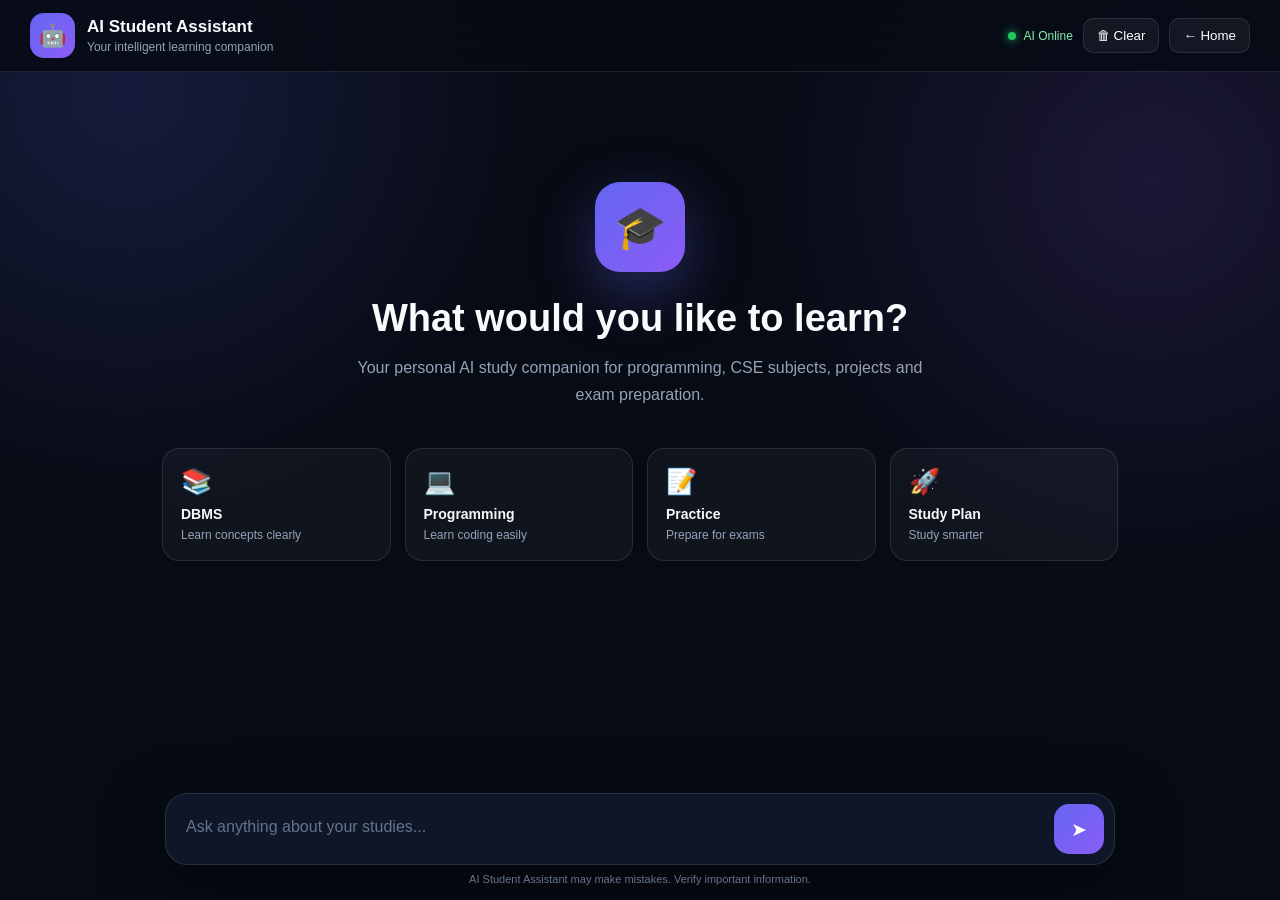
==== templates/chat.html @ 6ed87bfd "Initial commit - AI Student Assistant" ====
<!DOCTYPE html>
<html lang="en">

<head>
    <meta charset="UTF-8">

    <meta name="viewport" content="width=device-width, initial-scale=1.0">

    <title>AI Student Assistant</title>

    <style>

        * {
            margin: 0;
            padding: 0;
            box-sizing: border-box;
        }


        :root {
            --bg: #070b14;
            --panel: #101827;
            --border: rgba(255, 255, 255, 0.10);
            --text: #f8fafc;
            --muted: #94a3b8;
            --primary: #6366f1;
            --secondary: #8b5cf6;
            --green: #22c55e;
        }


        body {
            font-family:
                -apple-system,
                BlinkMacSystemFont,
                "Segoe UI",
                Arial,
                sans-serif;

            background:
                radial-gradient(
                    circle at 10% 10%,
                    rgba(99, 102, 241, 0.18),
                    transparent 30%
                ),
                radial-gradient(
                    circle at 90% 20%,
                    rgba(139, 92, 246, 0.15),
                    transparent 30%
                ),
                var(--bg);

            color: var(--text);

            min-height: 100vh;
        }


        /* ================= HEADER ================= */

        .header {
            height: 72px;

            padding: 0 30px;

            display: flex;

            justify-content: space-between;

            align-items: center;

            position: sticky;

            top: 0;

            z-index: 100;

            background: rgba(7, 11, 20, 0.85);

            backdrop-filter: blur(20px);

            border-bottom:
                1px solid var(--border);
        }


        .brand {
            display: flex;

            align-items: center;

            gap: 12px;
        }


        .logo {
            width: 45px;
            height: 45px;

            display: flex;

            justify-content: center;
            align-items: center;

            font-size: 22px;

            border-radius: 14px;

            background:
                linear-gradient(
                    135deg,
                    var(--primary),
                    var(--secondary)
                );
        }


        .brand h1 {
            font-size: 17px;
        }


        .brand p {
            font-size: 12px;

            color: var(--muted);

            margin-top: 3px;
        }


        .header-right {
            display: flex;

            align-items: center;

            gap: 10px;
        }


        .online {
            display: flex;

            align-items: center;

            gap: 7px;

            color: #86efac;

            font-size: 12px;
        }


        .dot {
            width: 8px;
            height: 8px;

            border-radius: 50%;

            background: var(--green);

            box-shadow:
                0 0 10px var(--green);
        }


        .header button {
            border: 1px solid var(--border);

            background:
                rgba(255, 255, 255, 0.05);

            color: white;

            padding: 9px 13px;

            border-radius: 10px;

            cursor: pointer;
        }


        .header button:hover {
            background:
                rgba(255, 255, 255, 0.12);
        }


        /* ================= CHAT ================= */

        .chat-container {
            width: 100%;

            max-width: 1000px;

            margin: auto;

            padding:
                40px 22px 180px;
        }


        #messages {
            display: flex;

            flex-direction: column;

            gap: 28px;
        }


        /* ================= WELCOME ================= */

        .welcome {
            text-align: center;

            padding-top: 70px;
        }


        .welcome-logo {
            width: 90px;
            height: 90px;

            margin:
                0 auto 25px;

            display: flex;

            align-items: center;
            justify-content: center;

            font-size: 42px;

            border-radius: 25px;

            background:
                linear-gradient(
                    135deg,
                    var(--primary),
                    var(--secondary)
                );

            box-shadow:
                0 20px 60px
                rgba(99, 102, 241, 0.35);
        }


        .welcome h2 {
            font-size: 38px;

            margin-bottom: 14px;
        }


        .welcome p {
            max-width: 600px;

            margin: auto;

            color: var(--muted);

            line-height: 1.7;
        }


        /* ================= SUGGESTIONS ================= */

        .suggestions {
            display: grid;

            grid-template-columns:
                repeat(4, 1fr);

            gap: 14px;

            margin-top: 40px;
        }


        .suggestion {
            padding: 18px;

            text-align: left;

            border-radius: 17px;

            cursor: pointer;

            background:
                rgba(255, 255, 255, 0.04);

            border:
                1px solid var(--border);

            transition: 0.25s;
        }


        .suggestion:hover {
            transform:
                translateY(-5px);

            background:
                rgba(99, 102, 241, 0.10);

            border-color:
                rgba(129, 140, 248, 0.5);
        }


        .suggestion-icon {
            font-size: 25px;

            margin-bottom: 10px;
        }


        .suggestion-title {
            font-weight: 700;

            font-size: 14px;

            margin-bottom: 6px;
        }


        .suggestion-text {
            color: var(--muted);

            font-size: 12px;
        }


        /* ================= MESSAGES ================= */

        .message {
            display: flex;

            gap: 13px;

            max-width: 850px;

            animation:
                fadeIn 0.3s ease;
        }


        .message.user {
            align-self: flex-end;

            flex-direction: row-reverse;
        }


        @keyframes fadeIn {

            from {
                opacity: 0;

                transform:
                    translateY(10px);
            }

            to {
                opacity: 1;

                transform:
                    translateY(0);
            }

        }


        .avatar {
            width: 42px;
            height: 42px;

            min-width: 42px;

            display: flex;

            justify-content: center;
            align-items: center;

            border-radius: 13px;

            font-size: 19px;
        }


        .assistant .avatar {
            background:
                linear-gradient(
                    135deg,
                    var(--primary),
                    var(--secondary)
                );
        }


        .user .avatar {
            background:
                linear-gradient(
                    135deg,
                    #0284c7,
                    #2563eb
                );
        }


        .message-content {
            max-width: 700px;
        }


        .message-name {
            font-size: 12px;

            color: var(--muted);

            font-weight: 700;

            margin-bottom: 6px;
        }


        .message-text {
            white-space: pre-wrap;

            word-break: break-word;

            line-height: 1.7;

            font-size: 16px;
        }


        .user .message-text {
            padding: 14px 18px;

            border-radius:
                18px 18px 4px 18px;

            background:
                linear-gradient(
                    135deg,
                    rgba(37, 99, 235, 0.5),
                    rgba(99, 102, 241, 0.35)
                );

            border:
                1px solid var(--border);
        }


        /* ================= TYPING ================= */

        .typing {
            display: flex;

            gap: 6px;

            padding-top: 8px;
        }


        .typing span {
            width: 8px;
            height: 8px;

            border-radius: 50%;

            background: var(--muted);

            animation:
                bounce 1.2s infinite;
        }


        .typing span:nth-child(2) {
            animation-delay: 0.15s;
        }


        .typing span:nth-child(3) {
            animation-delay: 0.3s;
        }


        @keyframes bounce {

            0%, 60%, 100% {
                transform:
                    translateY(0);
            }

            30% {
                transform:
                    translateY(-7px);
            }

        }


        /* ================= INPUT ================= */

        .input-area {
            position: fixed;

            bottom: 0;

            left: 50%;

            transform:
                translateX(-50%);

            width:
                min(
                    950px,
                    calc(100% - 30px)
                );

            z-index: 200;

            padding-bottom: 15px;
        }


        .input-box {
            display: flex;

            align-items: flex-end;

            gap: 10px;

            padding:
                10px 10px 10px 17px;

            border-radius: 22px;

            background:
                rgba(15, 23, 42, 0.96);

            border:
                1px solid var(--border);

            box-shadow:
                0 20px 60px
                rgba(0, 0, 0, 0.5);
        }


        textarea {
            flex: 1;

            resize: none;

            border: none;

            outline: none;

            background: transparent;

            color: white;

            font-family: inherit;

            font-size: 16px;

            padding: 12px 3px;

            min-height: 48px;

            max-height: 150px;
        }


        textarea::placeholder {
            color: #64748b;
        }


        #sendButton {
            width: 50px;
            height: 50px;

            border: none;

            border-radius: 15px;

            color: white;

            font-size: 19px;

            cursor: pointer;

            background:
                linear-gradient(
                    135deg,
                    var(--primary),
                    var(--secondary)
                );
        }


        #sendButton.stop {
            background:
                #ef4444;
        }


        .input-footer {
            text-align: center;

            margin-top: 8px;

            color: #64748b;

            font-size: 11px;
        }


        /* ================= MOBILE ================= */

        @media (max-width: 800px) {

            .suggestions {
                grid-template-columns:
                    repeat(2, 1fr);
            }

        }


        @media (max-width: 600px) {

            .header {
                padding: 0 14px;
            }


            .brand p,
            .online {
                display: none;
            }


            .welcome h2 {
                font-size: 28px;
            }


            .suggestions {
                grid-template-columns:
                    repeat(2, 1fr);
            }


            .chat-container {
                padding:
                    30px 14px 180px;
            }

        }

    </style>

</head>


<body>


    <header class="header">

        <div class="brand">

            <div class="logo">🤖</div>

            <div>

                <h1>AI Student Assistant</h1>

                <p>Your intelligent learning companion</p>

            </div>

        </div>


        <div class="header-right">

            <div class="online">

                <div class="dot"></div>

                AI Online

            </div>


            <button onclick="clearChat()">
                🗑 Clear
            </button>


            <button onclick="window.location.href='/'">
                ← Home
            </button>

        </div>

    </header>



    <main class="chat-container">

        <div id="messages">

            <div
                class="welcome"
                id="welcome"
            >

                <div class="welcome-logo">
                    🎓
                </div>


                <h2>
                    What would you like to learn?
                </h2>


                <p>
                    Your personal AI study companion for programming,
                    CSE subjects, projects and exam preparation.
                </p>


                <div class="suggestions">


                    <div
                        class="suggestion"
                        onclick="useSuggestion('Explain DBMS normalization with examples')"
                    >

                        <div class="suggestion-icon">
                            📚
                        </div>

                        <div class="suggestion-title">
                            DBMS
                        </div>

                        <div class="suggestion-text">
                            Learn concepts clearly
                        </div>

                    </div>


                    <div
                        class="suggestion"
                        onclick="useSuggestion('Explain Python functions with examples')"
                    >

                        <div class="suggestion-icon">
                            💻
                        </div>

                        <div class="suggestion-title">
                            Programming
                        </div>

                        <div class="suggestion-text">
                            Learn coding easily
                        </div>

                    </div>


                    <div
                        class="suggestion"
                        onclick="useSuggestion('Give me 10 Operating Systems interview questions')"
                    >

                        <div class="suggestion-icon">
                            📝
                        </div>

                        <div class="suggestion-title">
                            Practice
                        </div>

                        <div class="suggestion-text">
                            Prepare for exams
                        </div>

                    </div>


                    <div
                        class="suggestion"
                        onclick="useSuggestion('Create a study plan for my exams')"
                    >

                        <div class="suggestion-icon">
                            🚀
                        </div>

                        <div class="suggestion-title">
                            Study Plan
                        </div>

                        <div class="suggestion-text">
                            Study smarter
                        </div>

                    </div>


                </div>

            </div>

        </div>

    </main>



    <div class="input-area">

        <div class="input-box">

            <textarea
                id="question"
                rows="1"
                placeholder="Ask anything about your studies..."
            ></textarea>


            <button
                id="sendButton"
                onclick="handleButton()"
            >
                ➤
            </button>

        </div>


        <div class="input-footer">

            AI Student Assistant may make mistakes.
            Verify important information.

        </div>

    </div>



    <script>

        let conversation = [];

        let isGenerating = false;

        let abortController = null;


        const questionInput =
            document.getElementById("question");


        const sendButton =
            document.getElementById("sendButton");


        const messages =
            document.getElementById("messages");


        /* AUTO RESIZE */

        questionInput.addEventListener(
            "input",
            function () {

                this.style.height = "auto";

                this.style.height =
                    Math.min(
                        this.scrollHeight,
                        150
                    ) + "px";

            }
        );


        /* ENTER TO SEND */

        questionInput.addEventListener(
            "keydown",
            function (event) {

                if (
                    event.key === "Enter" &&
                    !event.shiftKey
                ) {

                    event.preventDefault();

                    handleButton();

                }

            }
        );


        function useSuggestion(text) {

            questionInput.value = text;

            sendMessage();

        }


        function handleButton() {

            if (isGenerating) {

                stopGenerating();

            } else {

                sendMessage();

            }

        }


        function addMessage(role, content) {

            const welcome =
                document.getElementById("welcome");


            if (welcome) {
                welcome.remove();
            }


            const message =
                document.createElement("div");


            message.className =
                "message " + role;


            const avatar =
                document.createElement("div");


            avatar.className =
                "avatar";


            avatar.textContent =
                role === "user"
                    ? "👤"
                    : "🤖";


            const contentBox =
                document.createElement("div");


            contentBox.className =
                "message-content";


            const name =
                document.createElement("div");


            name.className =
                "message-name";


            name.textContent =
                role === "user"
                    ? "You"
                    : "AI Student Assistant";


            const text =
                document.createElement("div");


            text.className =
                "message-text";


            text.textContent =
                content;


            contentBox.appendChild(name);

            contentBox.appendChild(text);


            message.appendChild(avatar);

            message.appendChild(contentBox);


            messages.appendChild(message);


            scrollToBottom();


            return text;

        }


        function showTyping() {

            const message =
                document.createElement("div");


            message.className =
                "message assistant";


            message.id =
                "typingMessage";


            const avatar =
                document.createElement("div");


            avatar.className =
                "avatar";


            avatar.textContent = "🤖";


            const contentBox =
                document.createElement("div");


            contentBox.className =
                "message-content";


            const name =
                document.createElement("div");


            name.className =
                "message-name";


            name.textContent =
                "AI Student Assistant";


            const typing =
                document.createElement("div");


            typing.className = "typing";


            typing.innerHTML =
                "<span></span>" +
                "<span></span>" +
                "<span></span>";


            contentBox.appendChild(name);

            contentBox.appendChild(typing);


            message.appendChild(avatar);

            message.appendChild(contentBox);


            messages.appendChild(message);


            scrollToBottom();

        }


        function removeTyping() {

            const typing =
                document.getElementById(
                    "typingMessage"
                );


            if (typing) {
                typing.remove();
            }

        }


        function stopGenerating() {

            if (abortController) {

                abortController.abort();

            }

        }


        async function sendMessage() {

            if (isGenerating) {
                return;
            }


            const question =
                questionInput.value.trim();


            if (!question) {
                return;
            }


            isGenerating = true;


            sendButton.classList.add("stop");

            sendButton.textContent = "■";


            const history =
                [...conversation];


            addMessage(
                "user",
                question
            );


            conversation.push({

                role: "user",

                content: question

            });


            questionInput.value = "";

            questionInput.style.height = "auto";


            showTyping();


            abortController =
                new AbortController();


            try {

                const response =
                    await fetch(
                        "/api/assistant",
                        {

                            method: "POST",

                            headers: {

                                "Content-Type":
                                    "application/json"

                            },

                            signal:
                                abortController.signal,

                            body:
                                JSON.stringify({

                                    question: question,

                                    history: history

                                })

                        }
                    );


                if (!response.ok) {

                    throw new Error(
                        "Server error: " +
                        response.status
                    );

                }


                const contentType =
                    response.headers.get(
                        "content-type"
                    ) || "";


                removeTyping();


                const assistantText =
                    addMessage(
                        "assistant",
                        ""
                    );


                let fullAnswer = "";


                /* ===============================
                   NORMAL JSON RESPONSE
                =============================== */

                if (
                    contentType.includes(
                        "application/json"
                    )
                ) {

                    const data =
                        await response.json();


                    fullAnswer =
                        data.answer ||
                        data.response ||
                        data.message ||
                        data.text ||
                        data.result ||
                        data.token ||
                        "No response received.";


                    assistantText.textContent =
                        fullAnswer;

                }


                /* ===============================
                   STREAMING RESPONSE
                =============================== */

                else {

                    const reader =
                        response.body.getReader();


                    const decoder =
                        new TextDecoder();


                    let buffer = "";


                    while (true) {

                        const result =
                            await reader.read();


                        if (result.done) {
                            break;
                        }


                        buffer +=
                            decoder.decode(
                                result.value,
                                {
                                    stream: true
                                }
                            );


                        const lines =
                            buffer.split("\n");


                        buffer =
                            lines.pop();


                        for (
                            const rawLine
                            of lines
                        ) {

                            let line =
                                rawLine.trim();


                            if (!line) {
                                continue;
                            }


                            /* Support SSE */

                            if (
                                line.startsWith(
                                    "data:"
                                )
                            ) {

                                line =
                                    line.substring(
                                        5
                                    ).trim();

                            }


                            try {

                                const data =
                                    JSON.parse(
                                        line
                                    );


                                if (
                                    data.error
                                ) {

                                    throw new Error(
                                        data.error
                                    );

                                }


                                const token =
                                    data.token ||
                                    data.response ||
                                    data.answer ||
                                    "";


                                if (
                                    typeof token ===
                                    "string"
                                ) {

                                    fullAnswer +=
                                        token;


                                    assistantText.textContent =
                                        fullAnswer;


                                    scrollToBottom();

                                }

                            }

                            catch (e) {

                                console.log(
                                    "Waiting for valid stream data..."
                                );

                            }

                        }

                    }


                    /* Last data */

                    if (
                        buffer.trim()
                    ) {

                        try {

                            let line =
                                buffer.trim();


                            if (
                                line.startsWith(
                                    "data:"
                                )
                            ) {

                                line =
                                    line.substring(
                                        5
                                    ).trim();

                            }


                            const data =
                                JSON.parse(line);


                            const token =
                                data.token ||
                                data.response ||
                                data.answer ||
                                "";


                            if (
                                typeof token ===
                                "string"
                            ) {

                                fullAnswer +=
                                    token;

                            }

                        }

                        catch (e) {}

                    }


                    assistantText.textContent =
                        fullAnswer ||
                        "No response received.";

                }


                if (
                    fullAnswer.trim()
                ) {

                    conversation.push({

                        role: "assistant",

                        content:
                            fullAnswer

                    });

                }

            }


            catch (error) {

                removeTyping();


                if (
                    error.name ===
                    "AbortError"
                ) {

                    addMessage(
                        "assistant",
                        "⏹️ Response stopped."
                    );

                }

                else {

                    console.error(error);


                    addMessage(
                        "assistant",
                        "❌ Error: " +
                        error.message
                    );

                }

            }


            finally {

                isGenerating = false;

                abortController = null;


                sendButton.classList.remove(
                    "stop"
                );


                sendButton.textContent = "➤";


                questionInput.focus();


                scrollToBottom();

            }

        }


        function clearChat() {

            if (isGenerating) {

                stopGenerating();

            }


            conversation = [];


            messages.innerHTML = `

                <div class="welcome" id="welcome">

                    <div class="welcome-logo">
                        🎓
                    </div>

                    <h2>
                        What would you like to learn?
                    </h2>

                    <p>
                        Your personal AI study companion for programming,
                        CSE subjects, projects and exam preparation.
                    </p>

                    <div class="suggestions">

                        <div
                            class="suggestion"
                            onclick="useSuggestion('Explain DBMS normalization with examples')"
                        >

                            <div class="suggestion-icon">
                                📚
                            </div>

                            <div class="suggestion-title">
                                DBMS
                            </div>

                            <div class="suggestion-text">
                                Learn concepts clearly
                            </div>

                        </div>


                        <div
                            class="suggestion"
                            onclick="useSuggestion('Explain Python functions with examples')"
                        >

                            <div class="suggestion-icon">
                                💻
                            </div>

                            <div class="suggestion-title">
                                Programming
                            </div>

                            <div class="suggestion-text">
                                Learn coding easily
                            </div>

                        </div>


                        <div
                            class="suggestion"
                            onclick="useSuggestion('Give me 10 Operating Systems interview questions')"
                        >

                            <div class="suggestion-icon">
                                📝
                            </div>

                            <div class="suggestion-title">
                                Practice
                            </div>

                            <div class="suggestion-text">
                                Prepare for exams
                            </div>

                        </div>


                        <div
                            class="suggestion"
                            onclick="useSuggestion('Create a study plan for my exams')"
                        >

                            <div class="suggestion-icon">
                                🚀
                            </div>

                            <div class="suggestion-title">
                                Study Plan
                            </div>

                            <div class="suggestion-text">
                                Study smarter
                            </div>

                        </div>

                    </div>

                </div>

            `;


            questionInput.focus();

        }


        function scrollToBottom() {

            window.scrollTo({

                top:
                    document.documentElement.scrollHeight,

                behavior: "smooth"

            });

        }


        questionInput.focus();

    </script>

</body>

</html>
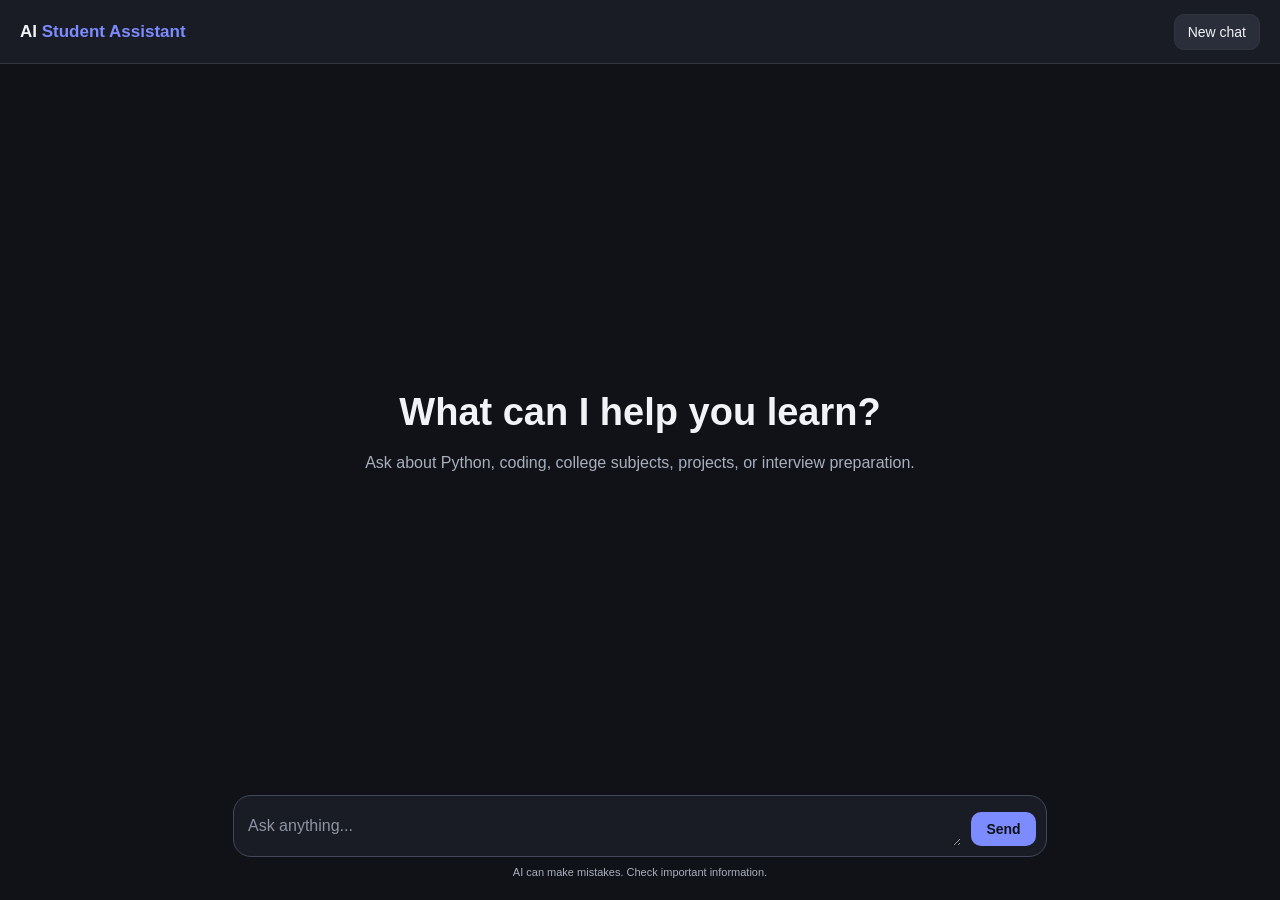
==== commit d2004547: "Refactor chat.html for improved UI and functionality Refactor chat.html to improve styling and struc" ====
--- a/templates/chat.html
+++ b/templates/chat.html
@@ -1,1701 +1,485 @@
+
 <!DOCTYPE html>
 <html lang="en">
-
 <head>
     <meta charset="UTF-8">
-
-    <meta name="viewport" content="width=device-width, initial-scale=1.0">
-
+    <meta name="viewport" content="width=device-width, initial-scale=1">
     <title>AI Student Assistant</title>
 
     <style>
+        :root {
+            color-scheme: dark;
+            --bg: #101218;
+            --panel: #191c24;
+            --border: #303541;
+            --text: #f2f3f7;
+            --muted: #a8afbd;
+            --accent: #7c8cff;
+            --user: #303957;
+        }
 
         * {
+            box-sizing: border-box;
+        }
+
+        body {
             margin: 0;
-            padding: 0;
-            box-sizing: border-box;
-        }
-
-
-        :root {
-            --bg: #070b14;
-            --panel: #101827;
-            --border: rgba(255, 255, 255, 0.10);
-            --text: #f8fafc;
-            --muted: #94a3b8;
-            --primary: #6366f1;
-            --secondary: #8b5cf6;
-            --green: #22c55e;
-        }
-
-
-        body {
-            font-family:
-                -apple-system,
-                BlinkMacSystemFont,
-                "Segoe UI",
-                Arial,
-                sans-serif;
-
-            background:
-                radial-gradient(
-                    circle at 10% 10%,
-                    rgba(99, 102, 241, 0.18),
-                    transparent 30%
-                ),
-                radial-gradient(
-                    circle at 90% 20%,
-                    rgba(139, 92, 246, 0.15),
-                    transparent 30%
-                ),
-                var(--bg);
-
+            min-height: 100vh;
+            background: var(--bg);
             color: var(--text);
-
-            min-height: 100vh;
-        }
-
-
-        /* ================= HEADER ================= */
-
-        .header {
-            height: 72px;
-
-            padding: 0 30px;
-
-            display: flex;
-
+            font-family: -apple-system, BlinkMacSystemFont, "Segoe UI",
+                         sans-serif;
+            display: flex;
+            flex-direction: column;
+        }
+
+        header {
+            height: 64px;
+            padding: 0 20px;
+            display: flex;
+            align-items: center;
             justify-content: space-between;
-
-            align-items: center;
-
-            position: sticky;
-
-            top: 0;
-
-            z-index: 100;
-
-            background: rgba(7, 11, 20, 0.85);
-
-            backdrop-filter: blur(20px);
-
-            border-bottom:
-                1px solid var(--border);
-        }
-
+            border-bottom: 1px solid var(--border);
+            background: var(--panel);
+        }
 
         .brand {
-            display: flex;
-
-            align-items: center;
-
-            gap: 12px;
-        }
-
-
-        .logo {
-            width: 45px;
-            height: 45px;
-
-            display: flex;
-
-            justify-content: center;
-            align-items: center;
-
-            font-size: 22px;
-
-            border-radius: 14px;
-
-            background:
-                linear-gradient(
-                    135deg,
-                    var(--primary),
-                    var(--secondary)
-                );
-        }
-
-
-        .brand h1 {
             font-size: 17px;
-        }
-
-
-        .brand p {
-            font-size: 12px;
-
-            color: var(--muted);
-
-            margin-top: 3px;
-        }
-
-
-        .header-right {
-            display: flex;
-
-            align-items: center;
-
-            gap: 10px;
-        }
-
-
-        .online {
-            display: flex;
-
-            align-items: center;
-
-            gap: 7px;
-
-            color: #86efac;
-
-            font-size: 12px;
-        }
-
-
-        .dot {
-            width: 8px;
-            height: 8px;
-
-            border-radius: 50%;
-
-            background: var(--green);
-
-            box-shadow:
-                0 0 10px var(--green);
-        }
-
-
-        .header button {
+            font-weight: 700;
+        }
+
+        .brand span {
+            color: var(--accent);
+        }
+
+        button {
+            cursor: pointer;
+            color: var(--text);
+            background: #292e3a;
             border: 1px solid var(--border);
-
-            background:
-                rgba(255, 255, 255, 0.05);
-
-            color: white;
-
+            border-radius: 10px;
             padding: 9px 13px;
-
-            border-radius: 10px;
-
-            cursor: pointer;
-        }
-
-
-        .header button:hover {
-            background:
-                rgba(255, 255, 255, 0.12);
-        }
-
-
-        /* ================= CHAT ================= */
-
-        .chat-container {
+            font-size: 14px;
+        }
+
+        button:hover {
+            background: #383e4d;
+        }
+
+        button:disabled {
+            opacity: 0.5;
+            cursor: not-allowed;
+        }
+
+        main {
             width: 100%;
-
-            max-width: 1000px;
-
-            margin: auto;
-
-            padding:
-                40px 22px 180px;
-        }
-
+            max-width: 850px;
+            margin: 0 auto;
+            padding: 24px 18px 14px;
+            flex: 1;
+            display: flex;
+            flex-direction: column;
+        }
 
         #messages {
-            display: flex;
-
+            flex: 1;
+            display: flex;
             flex-direction: column;
-
-            gap: 28px;
-        }
-
-
-        /* ================= WELCOME ================= */
+            gap: 22px;
+            padding-bottom: 22px;
+        }
 
         .welcome {
             text-align: center;
-
-            padding-top: 70px;
-        }
-
-
-        .welcome-logo {
-            width: 90px;
-            height: 90px;
-
-            margin:
-                0 auto 25px;
-
-            display: flex;
-
-            align-items: center;
-            justify-content: center;
-
-            font-size: 42px;
-
-            border-radius: 25px;
-
-            background:
-                linear-gradient(
-                    135deg,
-                    var(--primary),
-                    var(--secondary)
-                );
-
-            box-shadow:
-                0 20px 60px
-                rgba(99, 102, 241, 0.35);
-        }
-
-
-        .welcome h2 {
-            font-size: 38px;
-
-            margin-bottom: 14px;
-        }
-
+            margin: auto 0;
+            padding: 36px 12px;
+        }
+
+        .welcome h1 {
+            font-size: clamp(27px, 5vw, 38px);
+            margin-bottom: 12px;
+        }
 
         .welcome p {
-            max-width: 600px;
-
-            margin: auto;
-
             color: var(--muted);
-
+            line-height: 1.6;
+        }
+
+        .message {
+            display: flex;
+            flex-direction: column;
+            gap: 7px;
+            max-width: 100%;
             line-height: 1.7;
         }
-
-
-        /* ================= SUGGESTIONS ================= */
-
-        .suggestions {
-            display: grid;
-
-            grid-template-columns:
-                repeat(4, 1fr);
-
-            gap: 14px;
-
-            margin-top: 40px;
-        }
-
-
-        .suggestion {
-            padding: 18px;
-
-            text-align: left;
-
-            border-radius: 17px;
-
-            cursor: pointer;
-
-            background:
-                rgba(255, 255, 255, 0.04);
-
-            border:
-                1px solid var(--border);
-
-            transition: 0.25s;
-        }
-
-
-        .suggestion:hover {
-            transform:
-                translateY(-5px);
-
-            background:
-                rgba(99, 102, 241, 0.10);
-
-            border-color:
-                rgba(129, 140, 248, 0.5);
-        }
-
-
-        .suggestion-icon {
-            font-size: 25px;
-
-            margin-bottom: 10px;
-        }
-
-
-        .suggestion-title {
-            font-weight: 700;
-
-            font-size: 14px;
-
-            margin-bottom: 6px;
-        }
-
-
-        .suggestion-text {
-            color: var(--muted);
-
-            font-size: 12px;
-        }
-
-
-        /* ================= MESSAGES ================= */
-
-        .message {
-            display: flex;
-
-            gap: 13px;
-
-            max-width: 850px;
-
-            animation:
-                fadeIn 0.3s ease;
-        }
-
 
         .message.user {
             align-self: flex-end;
-
-            flex-direction: row-reverse;
-        }
-
-
-        @keyframes fadeIn {
-
-            from {
-                opacity: 0;
-
-                transform:
-                    translateY(10px);
-            }
-
-            to {
-                opacity: 1;
-
-                transform:
-                    translateY(0);
-            }
-
-        }
-
-
-        .avatar {
-            width: 42px;
-            height: 42px;
-
-            min-width: 42px;
-
-            display: flex;
-
-            justify-content: center;
-            align-items: center;
-
-            border-radius: 13px;
-
-            font-size: 19px;
-        }
-
-
-        .assistant .avatar {
-            background:
-                linear-gradient(
-                    135deg,
-                    var(--primary),
-                    var(--secondary)
-                );
-        }
-
-
-        .user .avatar {
-            background:
-                linear-gradient(
-                    135deg,
-                    #0284c7,
-                    #2563eb
-                );
-        }
-
-
-        .message-content {
-            max-width: 700px;
-        }
-
-
-        .message-name {
+            max-width: 85%;
+            background: var(--user);
+            border-radius: 18px;
+            padding: 11px 16px;
+        }
+
+        .message.assistant {
+            align-self: stretch;
+            padding: 2px 3px;
+        }
+
+        .label {
             font-size: 12px;
-
             color: var(--muted);
-
-            font-weight: 700;
-
-            margin-bottom: 6px;
-        }
-
-
-        .message-text {
+            font-weight: 600;
+        }
+
+        .content {
             white-space: pre-wrap;
-
-            word-break: break-word;
-
-            line-height: 1.7;
-
-            font-size: 16px;
-        }
-
-
-        .user .message-text {
-            padding: 14px 18px;
-
-            border-radius:
-                18px 18px 4px 18px;
-
-            background:
-                linear-gradient(
-                    135deg,
-                    rgba(37, 99, 235, 0.5),
-                    rgba(99, 102, 241, 0.35)
-                );
-
-            border:
-                1px solid var(--border);
-        }
-
-
-        /* ================= TYPING ================= */
-
-        .typing {
-            display: flex;
-
-            gap: 6px;
-
-            padding-top: 8px;
-        }
-
-
-        .typing span {
-            width: 8px;
-            height: 8px;
-
-            border-radius: 50%;
-
-            background: var(--muted);
-
-            animation:
-                bounce 1.2s infinite;
-        }
-
-
-        .typing span:nth-child(2) {
-            animation-delay: 0.15s;
-        }
-
-
-        .typing span:nth-child(3) {
-            animation-delay: 0.3s;
-        }
-
-
-        @keyframes bounce {
-
-            0%, 60%, 100% {
-                transform:
-                    translateY(0);
-            }
-
-            30% {
-                transform:
-                    translateY(-7px);
-            }
-
-        }
-
-
-        /* ================= INPUT ================= */
-
-        .input-area {
-            position: fixed;
-
+            overflow-wrap: anywhere;
+        }
+
+        .message.assistant .content {
+            min-height: 1.5em;
+        }
+
+        .error {
+            color: #ff9b9b;
+        }
+
+        .composer {
+            position: sticky;
             bottom: 0;
-
-            left: 50%;
-
-            transform:
-                translateX(-50%);
-
-            width:
-                min(
-                    950px,
-                    calc(100% - 30px)
-                );
-
-            z-index: 200;
-
-            padding-bottom: 15px;
-        }
-
+            background: var(--bg);
+            padding: 10px 0 8px;
+        }
 
         .input-box {
             display: flex;
-
             align-items: flex-end;
-
             gap: 10px;
-
-            padding:
-                10px 10px 10px 17px;
-
-            border-radius: 22px;
-
-            background:
-                rgba(15, 23, 42, 0.96);
-
-            border:
-                1px solid var(--border);
-
-            box-shadow:
-                0 20px 60px
-                rgba(0, 0, 0, 0.5);
-        }
-
+            border: 1px solid #424858;
+            border-radius: 18px;
+            padding: 10px;
+            background: var(--panel);
+        }
 
         textarea {
             flex: 1;
-
-            resize: none;
-
-            border: none;
-
+            min-width: 0;
+            max-height: 180px;
+            resize: vertical;
+            border: 0;
             outline: none;
-
             background: transparent;
-
-            color: white;
-
-            font-family: inherit;
-
-            font-size: 16px;
-
-            padding: 12px 3px;
-
-            min-height: 48px;
-
-            max-height: 150px;
-        }
-
+            color: var(--text);
+            font: inherit;
+            line-height: 1.5;
+            padding: 8px 4px;
+        }
 
         textarea::placeholder {
-            color: #64748b;
-        }
-
+            color: #8d95a5;
+        }
 
         #sendButton {
-            width: 50px;
-            height: 50px;
-
-            border: none;
-
-            border-radius: 15px;
-
-            color: white;
-
-            font-size: 19px;
-
-            cursor: pointer;
-
-            background:
-                linear-gradient(
-                    135deg,
-                    var(--primary),
-                    var(--secondary)
-                );
-        }
-
-
-        #sendButton.stop {
-            background:
-                #ef4444;
-        }
-
-
-        .input-footer {
+            background: var(--accent);
+            color: #101218;
+            border: 0;
+            font-weight: 700;
+            min-width: 65px;
+        }
+
+        .hint {
+            color: var(--muted);
+            font-size: 11px;
             text-align: center;
-
-            margin-top: 8px;
-
-            color: #64748b;
-
-            font-size: 11px;
-        }
-
-
-        /* ================= MOBILE ================= */
-
-        @media (max-width: 800px) {
-
-            .suggestions {
-                grid-template-columns:
-                    repeat(2, 1fr);
-            }
-
-        }
-
+            margin: 9px 0 0;
+        }
+
+        .typing {
+            color: var(--muted);
+            font-size: 13px;
+            margin-top: 5px;
+        }
 
         @media (max-width: 600px) {
-
-            .header {
-                padding: 0 14px;
-            }
-
-
-            .brand p,
-            .online {
-                display: none;
-            }
-
-
-            .welcome h2 {
-                font-size: 28px;
-            }
-
-
-            .suggestions {
-                grid-template-columns:
-                    repeat(2, 1fr);
-            }
-
-
-            .chat-container {
-                padding:
-                    30px 14px 180px;
-            }
-
-        }
-
+            header {
+                padding: 0 12px;
+            }
+
+            main {
+                padding: 18px 12px 8px;
+            }
+
+            .message.user {
+                max-width: 95%;
+            }
+        }
     </style>
-
 </head>
 
-
 <body>
-
-
-    <header class="header">
-
-        <div class="brand">
-
-            <div class="logo">🤖</div>
-
-            <div>
-
-                <h1>AI Student Assistant</h1>
-
-                <p>Your intelligent learning companion</p>
-
+    <header>
+        <div class="brand">AI <span>Student Assistant</span></div>
+        <button id="clearButton" type="button">New chat</button>
+    </header>
+
+    <main>
+        <section id="messages" aria-live="polite">
+            <div class="welcome" id="welcome">
+                <h1>What can I help you learn?</h1>
+                <p>
+                    Ask about Python, coding, college subjects,
+                    projects, or interview preparation.
+                </p>
             </div>
-
-        </div>
-
-
-        <div class="header-right">
-
-            <div class="online">
-
-                <div class="dot"></div>
-
-                AI Online
-
+        </section>
+
+        <form class="composer" id="chatForm">
+            <div class="input-box">
+                <textarea
+                    id="question"
+                    rows="1"
+                    maxlength="12000"
+                    placeholder="Ask anything..."
+                    aria-label="Your question"
+                    required
+                ></textarea>
+
+                <button id="sendButton" type="submit">Send</button>
             </div>
 
-
-            <button onclick="clearChat()">
-                🗑 Clear
-            </button>
-
-
-            <button onclick="window.location.href='/'">
-                ← Home
-            </button>
-
-        </div>
-
-    </header>
-
-
-
-    <main class="chat-container">
-
-        <div id="messages">
-
-            <div
-                class="welcome"
-                id="welcome"
-            >
-
-                <div class="welcome-logo">
-                    🎓
-                </div>
-
-
-                <h2>
-                    What would you like to learn?
-                </h2>
-
-
-                <p>
-                    Your personal AI study companion for programming,
-                    CSE subjects, projects and exam preparation.
-                </p>
-
-
-                <div class="suggestions">
-
-
-                    <div
-                        class="suggestion"
-                        onclick="useSuggestion('Explain DBMS normalization with examples')"
-                    >
-
-                        <div class="suggestion-icon">
-                            📚
-                        </div>
-
-                        <div class="suggestion-title">
-                            DBMS
-                        </div>
-
-                        <div class="suggestion-text">
-                            Learn concepts clearly
-                        </div>
-
-                    </div>
-
-
-                    <div
-                        class="suggestion"
-                        onclick="useSuggestion('Explain Python functions with examples')"
-                    >
-
-                        <div class="suggestion-icon">
-                            💻
-                        </div>
-
-                        <div class="suggestion-title">
-                            Programming
-                        </div>
-
-                        <div class="suggestion-text">
-                            Learn coding easily
-                        </div>
-
-                    </div>
-
-
-                    <div
-                        class="suggestion"
-                        onclick="useSuggestion('Give me 10 Operating Systems interview questions')"
-                    >
-
-                        <div class="suggestion-icon">
-                            📝
-                        </div>
-
-                        <div class="suggestion-title">
-                            Practice
-                        </div>
-
-                        <div class="suggestion-text">
-                            Prepare for exams
-                        </div>
-
-                    </div>
-
-
-                    <div
-                        class="suggestion"
-                        onclick="useSuggestion('Create a study plan for my exams')"
-                    >
-
-                        <div class="suggestion-icon">
-                            🚀
-                        </div>
-
-                        <div class="suggestion-title">
-                            Study Plan
-                        </div>
-
-                        <div class="suggestion-text">
-                            Study smarter
-                        </div>
-
-                    </div>
-
-
-                </div>
-
-            </div>
-
-        </div>
-
+            <p class="hint">
+                AI can make mistakes. Check important information.
+            </p>
+        </form>
     </main>
 
-
-
-    <div class="input-area">
-
-        <div class="input-box">
-
-            <textarea
-                id="question"
-                rows="1"
-                placeholder="Ask anything about your studies..."
-            ></textarea>
-
-
-            <button
-                id="sendButton"
-                onclick="handleButton()"
-            >
-                ➤
-            </button>
-
-        </div>
-
-
-        <div class="input-footer">
-
-            AI Student Assistant may make mistakes.
-            Verify important information.
-
-        </div>
-
-    </div>
-
-
-
     <script>
-
-        let conversation = [];
-
-        let isGenerating = false;
-
-        let abortController = null;
-
-
-        const questionInput =
-            document.getElementById("question");
-
-
-        const sendButton =
-            document.getElementById("sendButton");
-
-
-        const messages =
-            document.getElementById("messages");
-
-
-        /* AUTO RESIZE */
-
-        questionInput.addEventListener(
-            "input",
-            function () {
-
-                this.style.height = "auto";
-
-                this.style.height =
-                    Math.min(
-                        this.scrollHeight,
-                        150
-                    ) + "px";
-
-            }
-        );
-
-
-        /* ENTER TO SEND */
-
-        questionInput.addEventListener(
-            "keydown",
-            function (event) {
-
-                if (
-                    event.key === "Enter" &&
-                    !event.shiftKey
-                ) {
-
-                    event.preventDefault();
-
-                    handleButton();
-
-                }
-
-            }
-        );
-
-
-        function useSuggestion(text) {
-
-            questionInput.value = text;
-
-            sendMessage();
-
-        }
-
-
-        function handleButton() {
-
-            if (isGenerating) {
-
-                stopGenerating();
-
-            } else {
-
-                sendMessage();
-
-            }
-
-        }
-
-
-        function addMessage(role, content) {
-
-            const welcome =
-                document.getElementById("welcome");
-
-
+        const form = document.getElementById("chatForm");
+        const input = document.getElementById("question");
+        const messagesElement = document.getElementById("messages");
+        const sendButton = document.getElementById("sendButton");
+        const clearButton = document.getElementById("clearButton");
+        const welcome = document.getElementById("welcome");
+
+        // Store conversation messages for follow-up questions.
+        let history = [];
+        let busy = false;
+
+        function scrollToBottom() {
+            window.scrollTo({
+                top: document.body.scrollHeight,
+                behavior: "auto"
+            });
+        }
+
+        function addMessage(role, text = "") {
             if (welcome) {
                 welcome.remove();
             }
 
-
-            const message =
-                document.createElement("div");
-
-
-            message.className =
-                "message " + role;
-
-
-            const avatar =
-                document.createElement("div");
-
-
-            avatar.className =
-                "avatar";
-
-
-            avatar.textContent =
-                role === "user"
-                    ? "👤"
-                    : "🤖";
-
-
-            const contentBox =
-                document.createElement("div");
-
-
-            contentBox.className =
-                "message-content";
-
-
-            const name =
-                document.createElement("div");
-
-
-            name.className =
-                "message-name";
-
-
-            name.textContent =
-                role === "user"
-                    ? "You"
-                    : "AI Student Assistant";
-
-
-            const text =
-                document.createElement("div");
-
-
-            text.className =
-                "message-text";
-
-
-            text.textContent =
-                content;
-
-
-            contentBox.appendChild(name);
-
-            contentBox.appendChild(text);
-
-
-            message.appendChild(avatar);
-
-            message.appendChild(contentBox);
-
-
-            messages.appendChild(message);
-
+            const wrapper = document.createElement("div");
+            wrapper.className = `message ${role}`;
+
+            const label = document.createElement("div");
+            label.className = "label";
+            label.textContent = role === "user" ? "You" : "AI Assistant";
+
+            const content = document.createElement("div");
+            content.className = "content";
+            content.textContent = text;
+
+            wrapper.appendChild(label);
+            wrapper.appendChild(content);
+            messagesElement.appendChild(wrapper);
 
             scrollToBottom();
 
-
-            return text;
-
-        }
-
-
-        function showTyping() {
-
-            const message =
-                document.createElement("div");
-
-
-            message.className =
-                "message assistant";
-
-
-            message.id =
-                "typingMessage";
-
-
-            const avatar =
-                document.createElement("div");
-
-
-            avatar.className =
-                "avatar";
-
-
-            avatar.textContent = "🤖";
-
-
-            const contentBox =
-                document.createElement("div");
-
-
-            contentBox.className =
-                "message-content";
-
-
-            const name =
-                document.createElement("div");
-
-
-            name.className =
-                "message-name";
-
-
-            name.textContent =
-                "AI Student Assistant";
-
-
-            const typing =
-                document.createElement("div");
-
-
+            return { wrapper, content };
+        }
+
+        function addError(text) {
+            const message = addMessage("assistant", text);
+            message.content.classList.add("error");
+        }
+
+        function setBusy(value) {
+            busy = value;
+            sendButton.disabled = value;
+            input.disabled = value;
+            sendButton.textContent = value ? "Wait..." : "Send";
+        }
+
+        async function readStream(response, answerElement) {
+            if (!response.body) {
+                throw new Error("Your browser does not support response streaming.");
+            }
+
+            const reader = response.body.getReader();
+            const decoder = new TextDecoder();
+            let buffer = "";
+            let answer = "";
+
+            function processLine(line) {
+                if (!line.trim()) {
+                    return null;
+                }
+
+                let item;
+
+                try {
+                    item = JSON.parse(line);
+                } catch {
+                    return null;
+                }
+
+                if (item.error) {
+                    throw new Error(item.error);
+                }
+
+                if (typeof item.token === "string") {
+                    answer += item.token;
+                    answerElement.textContent = answer;
+                    scrollToBottom();
+                }
+
+                return null;
+            }
+
+            while (true) {
+                const { value, done } = await reader.read();
+
+                if (done) {
+                    break;
+                }
+
+                buffer += decoder.decode(value, { stream: true });
+
+                const lines = buffer.split("\n");
+                buffer = lines.pop() || "";
+
+                for (const line of lines) {
+                    processLine(line);
+                }
+            }
+
+            buffer += decoder.decode();
+
+            if (buffer.trim()) {
+                processLine(buffer);
+            }
+
+            return answer;
+        }
+
+        async function sendQuestion(question) {
+            const previousHistory = history.slice();
+            addMessage("user", question);
+
+            const assistantMessage = addMessage("assistant", "");
+            const typing = document.createElement("div");
             typing.className = "typing";
-
-
-            typing.innerHTML =
-                "<span></span>" +
-                "<span></span>" +
-                "<span></span>";
-
-
-            contentBox.appendChild(name);
-
-            contentBox.appendChild(typing);
-
-
-            message.appendChild(avatar);
-
-            message.appendChild(contentBox);
-
-
-            messages.appendChild(message);
-
-
-            scrollToBottom();
-
-        }
-
-
-        function removeTyping() {
-
-            const typing =
-                document.getElementById(
-                    "typingMessage"
+            typing.textContent = "Thinking...";
+            assistantMessage.wrapper.appendChild(typing);
+
+            setBusy(true);
+
+            try {
+                const response = await fetch("/api/assistant", {
+                    method: "POST",
+                    headers: {
+                        "Content-Type": "application/json"
+                    },
+                    body: JSON.stringify({
+                        question: question,
+                        history: previousHistory
+                    })
+                });
+
+                if (!response.ok) {
+                    let detail = `Request failed (${response.status}).`;
+
+                    try {
+                        const data = await response.json();
+                        if (data.error) {
+                            detail = data.error;
+                        }
+                    } catch {
+                        // Keep the default error message.
+                    }
+
+                    throw new Error(detail);
+                }
+
+                typing.remove();
+
+                const answer = await readStream(
+                    response,
+                    assistantMessage.content
                 );
 
-
-            if (typing) {
+                if (!answer.trim()) {
+                    throw new Error("The AI returned an empty answer.");
+                }
+
+                history.push(
+                    { role: "user", content: question },
+                    { role: "assistant", content: answer }
+                );
+
+                // Keep the latest conversation messages only.
+                history = history.slice(-12);
+
+            } catch (error) {
                 typing.remove();
-            }
-
-        }
-
-
-        function stopGenerating() {
-
-            if (abortController) {
-
-                abortController.abort();
-
-            }
-
-        }
-
-
-        async function sendMessage() {
-
-            if (isGenerating) {
+                assistantMessage.content.classList.add("error");
+
+                assistantMessage.content.textContent =
+                    error.message || "Unable to generate a response.";
+
+            } finally {
+                setBusy(false);
+                input.focus();
+                scrollToBottom();
+            }
+        }
+
+        form.addEventListener("submit", async (event) => {
+            event.preventDefault();
+
+            if (busy) {
                 return;
             }
 
-
-            const question =
-                questionInput.value.trim();
-
+            const question = input.value.trim();
 
             if (!question) {
                 return;
             }
 
-
-            isGenerating = true;
-
-
-            sendButton.classList.add("stop");
-
-            sendButton.textContent = "■";
-
-
-            const history =
-                [...conversation];
-
-
-            addMessage(
-                "user",
-                question
-            );
-
-
-            conversation.push({
-
-                role: "user",
-
-                content: question
-
-            });
-
-
-            questionInput.value = "";
-
-            questionInput.style.height = "auto";
-
-
-            showTyping();
-
-
-            abortController =
-                new AbortController();
-
-
-            try {
-
-                const response =
-                    await fetch(
-                        "/api/assistant",
-                        {
-
-                            method: "POST",
-
-                            headers: {
-
-                                "Content-Type":
-                                    "application/json"
-
-                            },
-
-                            signal:
-                                abortController.signal,
-
-                            body:
-                                JSON.stringify({
-
-                                    question: question,
-
-                                    history: history
-
-                                })
-
-                        }
-                    );
-
-
-                if (!response.ok) {
-
-                    throw new Error(
-                        "Server error: " +
-                        response.status
-                    );
-
-                }
-
-
-                const contentType =
-                    response.headers.get(
-                        "content-type"
-                    ) || "";
-
-
-                removeTyping();
-
-
-                const assistantText =
-                    addMessage(
-                        "assistant",
-                        ""
-                    );
-
-
-                let fullAnswer = "";
-
-
-                /* ===============================
-                   NORMAL JSON RESPONSE
-                =============================== */
-
-                if (
-                    contentType.includes(
-                        "application/json"
-                    )
-                ) {
-
-                    const data =
-                        await response.json();
-
-
-                    fullAnswer =
-                        data.answer ||
-                        data.response ||
-                        data.message ||
-                        data.text ||
-                        data.result ||
-                        data.token ||
-                        "No response received.";
-
-
-                    assistantText.textContent =
-                        fullAnswer;
-
-                }
-
-
-                /* ===============================
-                   STREAMING RESPONSE
-                =============================== */
-
-                else {
-
-                    const reader =
-                        response.body.getReader();
-
-
-                    const decoder =
-                        new TextDecoder();
-
-
-                    let buffer = "";
-
-
-                    while (true) {
-
-                        const result =
-                            await reader.read();
-
-
-                        if (result.done) {
-                            break;
-                        }
-
-
-                        buffer +=
-                            decoder.decode(
-                                result.value,
-                                {
-                                    stream: true
-                                }
-                            );
-
-
-                        const lines =
-                            buffer.split("\n");
-
-
-                        buffer =
-                            lines.pop();
-
-
-                        for (
-                            const rawLine
-                            of lines
-                        ) {
-
-                            let line =
-                                rawLine.trim();
-
-
-                            if (!line) {
-                                continue;
-                            }
-
-
-                            /* Support SSE */
-
-                            if (
-                                line.startsWith(
-                                    "data:"
-                                )
-                            ) {
-
-                                line =
-                                    line.substring(
-                                        5
-                                    ).trim();
-
-                            }
-
-
-                            try {
-
-                                const data =
-                                    JSON.parse(
-                                        line
-                                    );
-
-
-                                if (
-                                    data.error
-                                ) {
-
-                                    throw new Error(
-                                        data.error
-                                    );
-
-                                }
-
-
-                                const token =
-                                    data.token ||
-                                    data.response ||
-                                    data.answer ||
-                                    "";
-
-
-                                if (
-                                    typeof token ===
-                                    "string"
-                                ) {
-
-                                    fullAnswer +=
-                                        token;
-
-
-                                    assistantText.textContent =
-                                        fullAnswer;
-
-
-                                    scrollToBottom();
-
-                                }
-
-                            }
-
-                            catch (e) {
-
-                                console.log(
-                                    "Waiting for valid stream data..."
-                                );
-
-                            }
-
-                        }
-
-                    }
-
-
-                    /* Last data */
-
-                    if (
-                        buffer.trim()
-                    ) {
-
-                        try {
-
-                            let line =
-                                buffer.trim();
-
-
-                            if (
-                                line.startsWith(
-                                    "data:"
-                                )
-                            ) {
-
-                                line =
-                                    line.substring(
-                                        5
-                                    ).trim();
-
-                            }
-
-
-                            const data =
-                                JSON.parse(line);
-
-
-                            const token =
-                                data.token ||
-                                data.response ||
-                                data.answer ||
-                                "";
-
-
-                            if (
-                                typeof token ===
-                                "string"
-                            ) {
-
-                                fullAnswer +=
-                                    token;
-
-                            }
-
-                        }
-
-                        catch (e) {}
-
-                    }
-
-
-                    assistantText.textContent =
-                        fullAnswer ||
-                        "No response received.";
-
-                }
-
-
-                if (
-                    fullAnswer.trim()
-                ) {
-
-                    conversation.push({
-
-                        role: "assistant",
-
-                        content:
-                            fullAnswer
-
-                    });
-
-                }
-
-            }
-
-
-            catch (error) {
-
-                removeTyping();
-
-
-                if (
-                    error.name ===
-                    "AbortError"
-                ) {
-
-                    addMessage(
-                        "assistant",
-                        "⏹️ Response stopped."
-                    );
-
-                }
-
-                else {
-
-                    console.error(error);
-
-
-                    addMessage(
-                        "assistant",
-                        "❌ Error: " +
-                        error.message
-                    );
-
-                }
-
-            }
-
-
-            finally {
-
-                isGenerating = false;
-
-                abortController = null;
-
-
-                sendButton.classList.remove(
-                    "stop"
-                );
-
-
-                sendButton.textContent = "➤";
-
-
-                questionInput.focus();
-
-
-                scrollToBottom();
-
-            }
-
-        }
-
-
-        function clearChat() {
-
-            if (isGenerating) {
-
-                stopGenerating();
-
-            }
-
-
-            conversation = [];
-
-
-            messages.innerHTML = `
-
-                <div class="welcome" id="welcome">
-
-                    <div class="welcome-logo">
-                        🎓
-                    </div>
-
-                    <h2>
-                        What would you like to learn?
-                    </h2>
-
-                    <p>
-                        Your personal AI study companion for programming,
-                        CSE subjects, projects and exam preparation.
-                    </p>
-
-                    <div class="suggestions">
-
-                        <div
-                            class="suggestion"
-                            onclick="useSuggestion('Explain DBMS normalization with examples')"
-                        >
-
-                            <div class="suggestion-icon">
-                                📚
-                            </div>
-
-                            <div class="suggestion-title">
-                                DBMS
-                            </div>
-
-                            <div class="suggestion-text">
-                                Learn concepts clearly
-                            </div>
-
-                        </div>
-
-
-                        <div
-                            class="suggestion"
-                            onclick="useSuggestion('Explain Python functions with examples')"
-                        >
-
-                            <div class="suggestion-icon">
-                                💻
-                            </div>
-
-                            <div class="suggestion-title">
-                                Programming
-                            </div>
-
-                            <div class="suggestion-text">
-                                Learn coding easily
-                            </div>
-
-                        </div>
-
-
-                        <div
-                            class="suggestion"
-                            onclick="useSuggestion('Give me 10 Operating Systems interview questions')"
-                        >
-
-                            <div class="suggestion-icon">
-                                📝
-                            </div>
-
-                            <div class="suggestion-title">
-                                Practice
-                            </div>
-
-                            <div class="suggestion-text">
-                                Prepare for exams
-                            </div>
-
-                        </div>
-
-
-                        <div
-                            class="suggestion"
-                            onclick="useSuggestion('Create a study plan for my exams')"
-                        >
-
-                            <div class="suggestion-icon">
-                                🚀
-                            </div>
-
-                            <div class="suggestion-title">
-                                Study Plan
-                            </div>
-
-                            <div class="suggestion-text">
-                                Study smarter
-                            </div>
-
-                        </div>
-
-                    </div>
-
-                </div>
-
-            `;
-
-
-            questionInput.focus();
-
-        }
-
-
-        function scrollToBottom() {
-
-            window.scrollTo({
-
-                top:
-                    document.documentElement.scrollHeight,
-
-                behavior: "smooth"
-
-            });
-
-        }
-
-
-        questionInput.focus();
-
+            input.value = "";
+            await sendQuestion(question);
+        });
+
+        input.addEventListener("keydown", (event) => {
+            if (event.key === "Enter" && !event.shiftKey) {
+                event.preventDefault();
+                form.requestSubmit();
+            }
+        });
+
+        clearButton.addEventListener("click", () => {
+            if (busy) {
+                return;
+            }
+
+            history = [];
+            messagesElement.innerHTML = "";
+            messagesElement.appendChild(welcome);
+            welcome.style.display = "";
+            input.value = "";
+            input.focus();
+        });
     </script>
-
 </body>
-
-</html>+</html>
